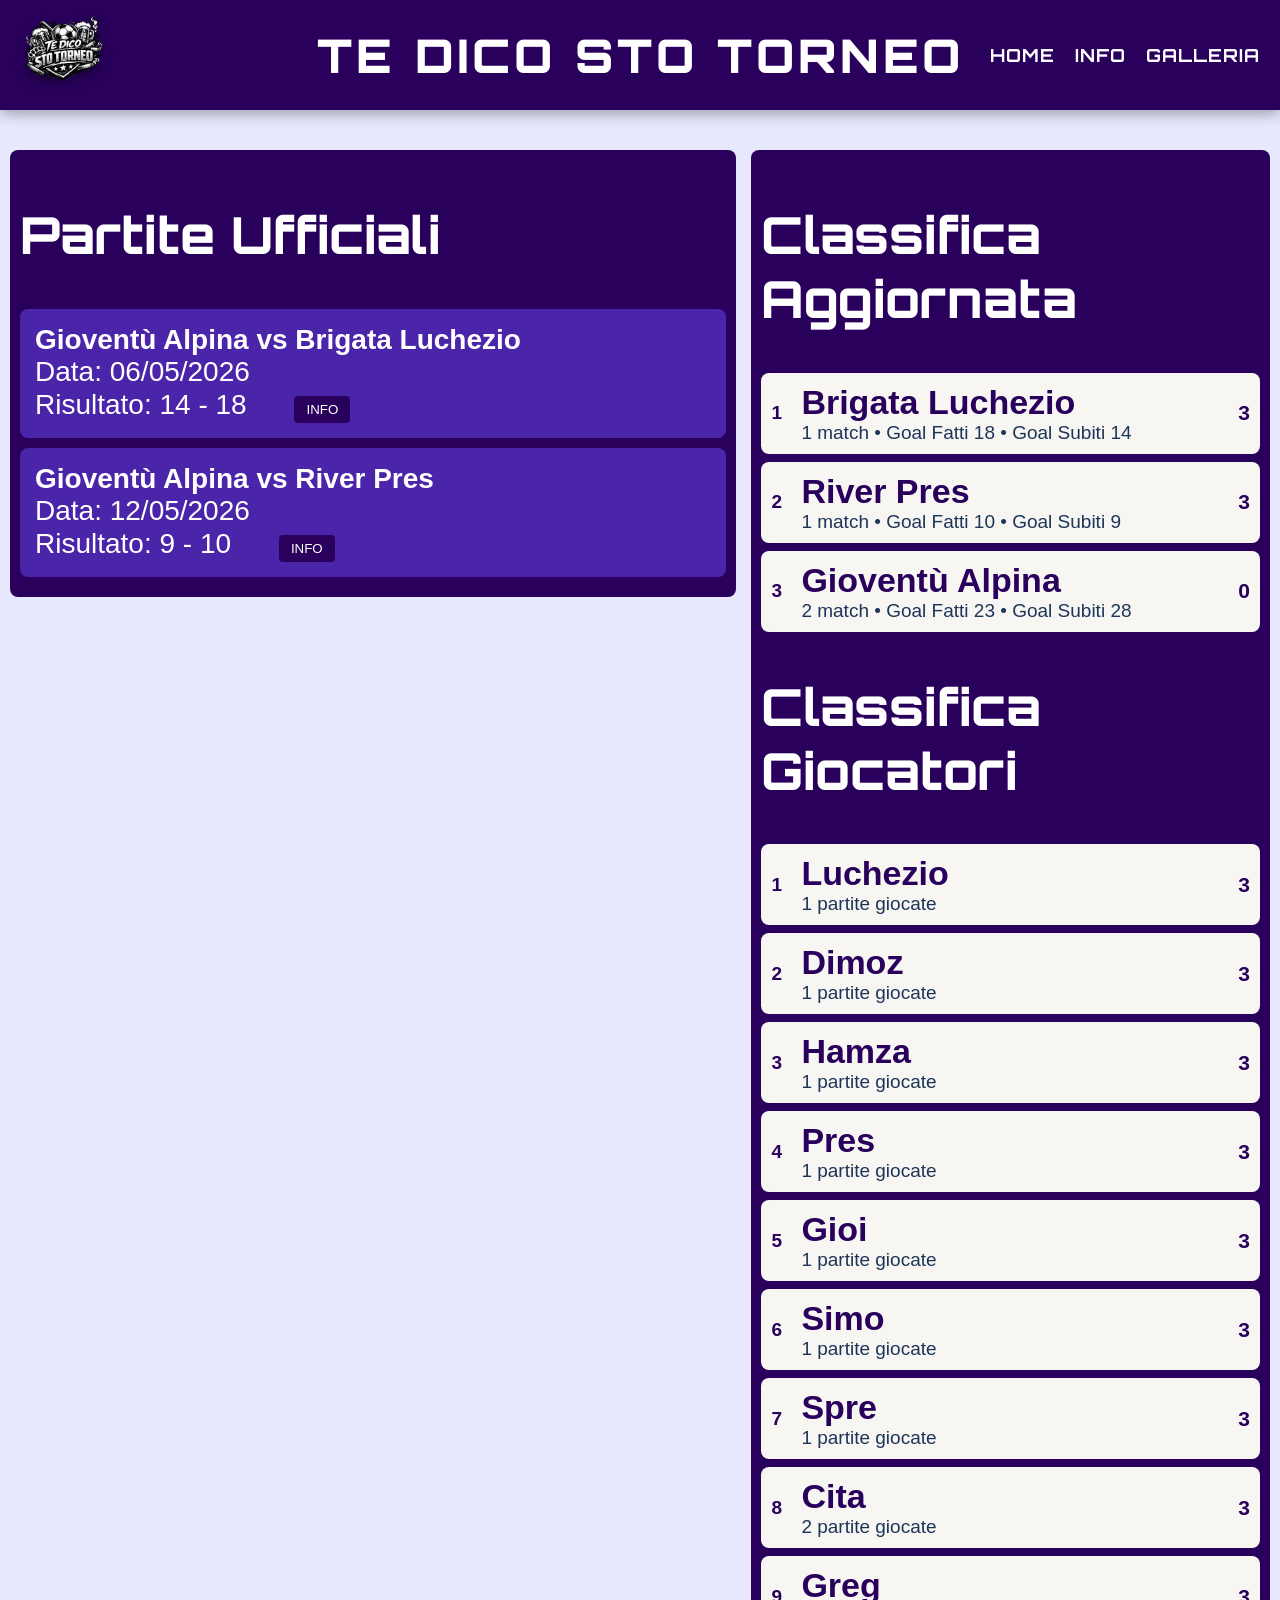
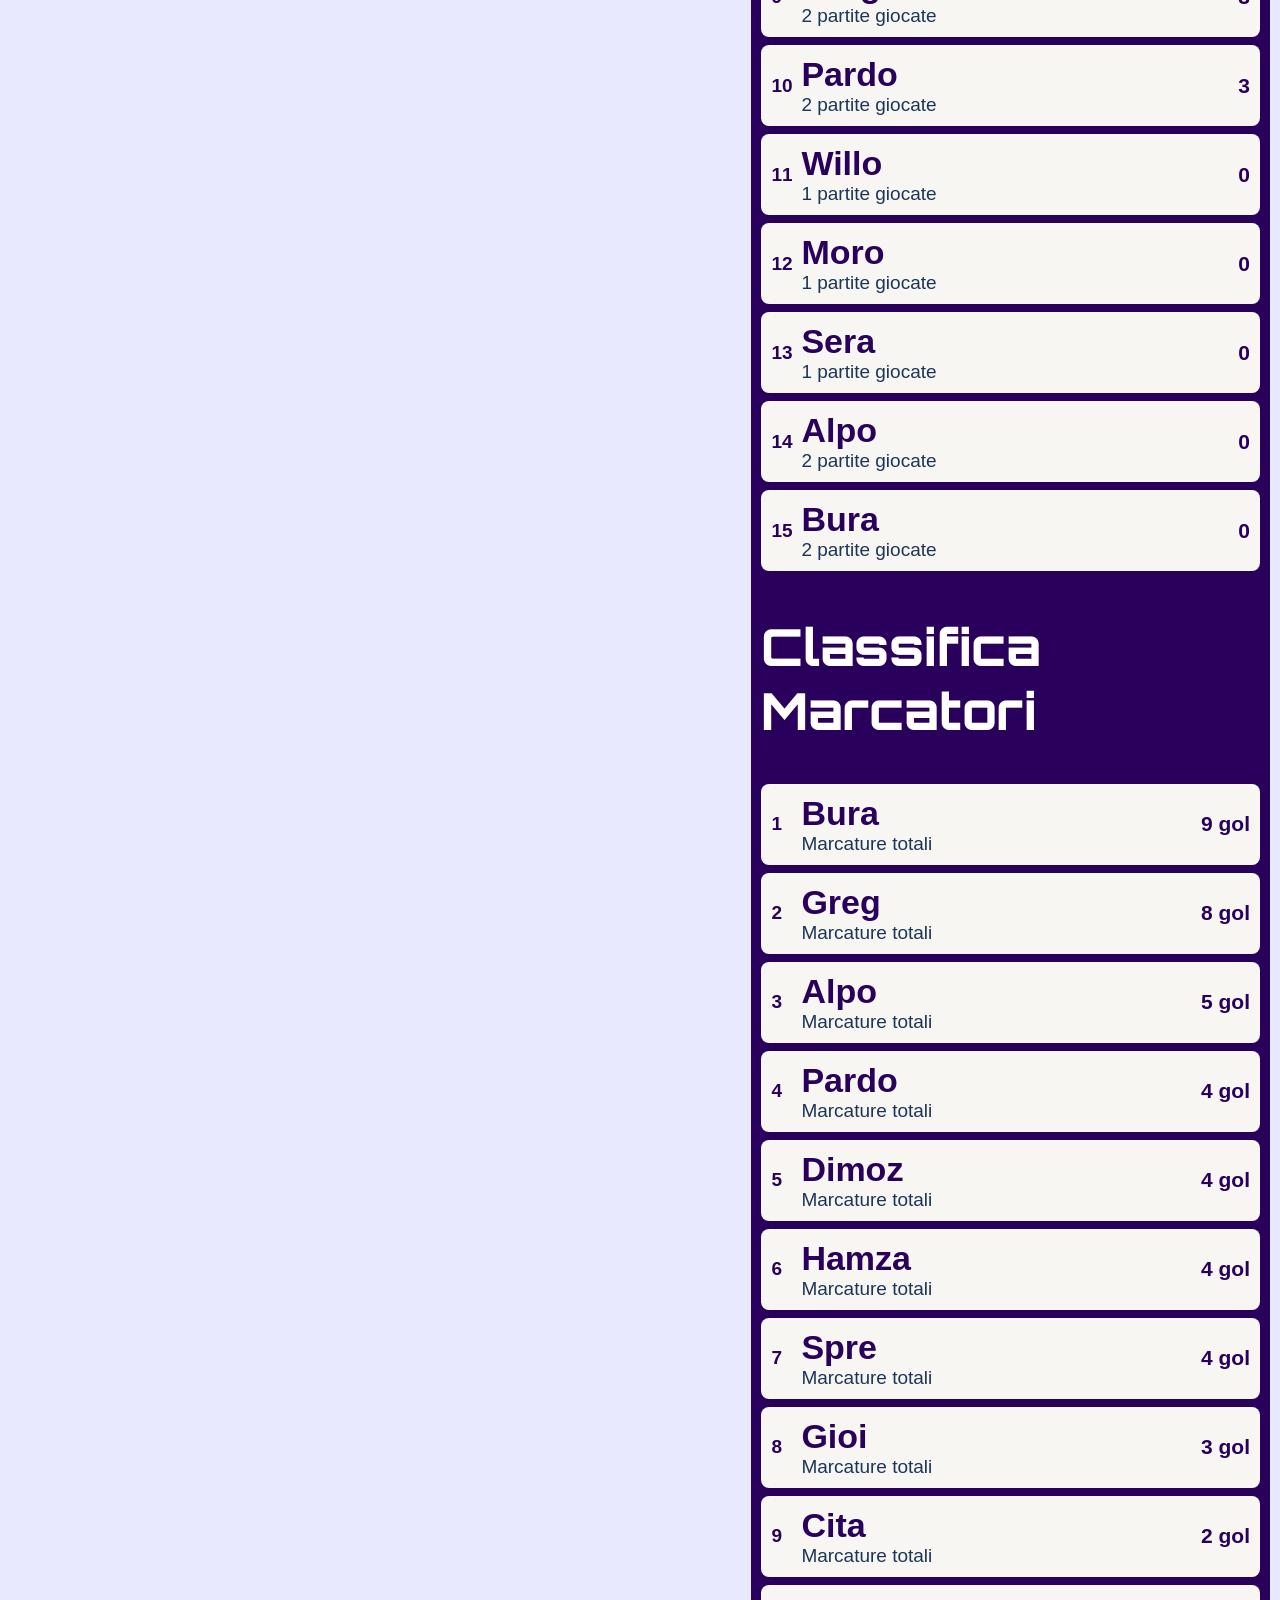
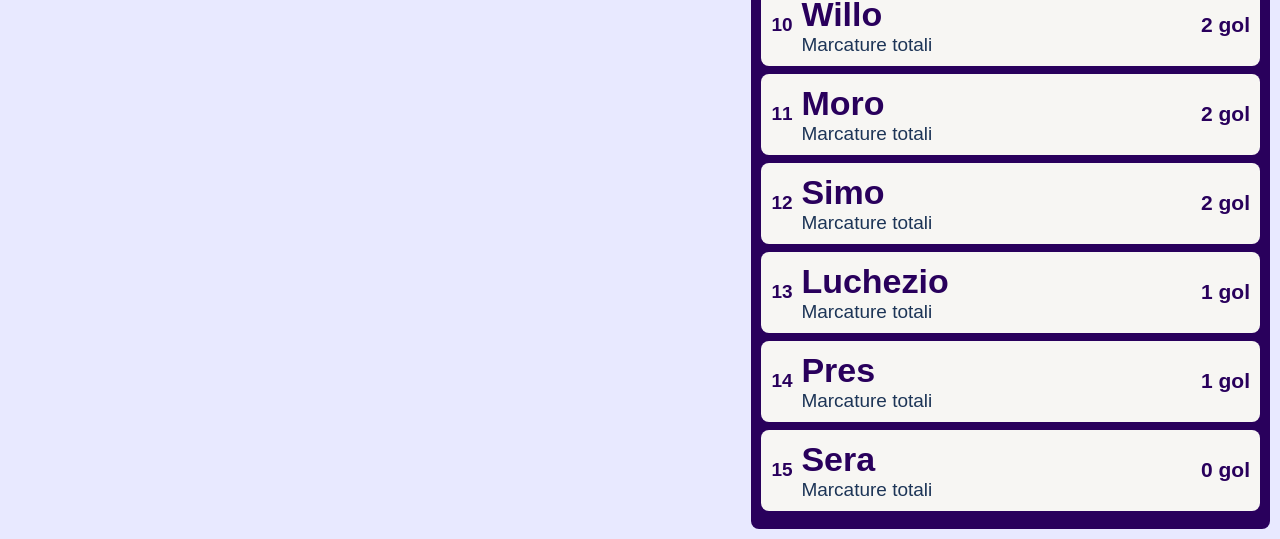
==== index.html @ bd3e90e0 "Update index.html" ====
<!DOCTYPE html>
<html lang="it">
<head>
  <meta charset="UTF-8">
  <meta name="viewport" content="width=device-width, initial-scale=1.0, maximum-scale=1.0">

  <title>TE DICO STO TORNEO</title>
  
  <!-- FONT -->
  <link href="https://fonts.googleapis.com/css2?family=Orbitron:wght@400;600;800&display=swap" rel="stylesheet">

  <!-- CSS DEL SITO -->
  <link rel="stylesheet" href="style.css">
</head>
<body>
    <header class="top-bar">
      <a href="index.html" class="logo">
        <img src="logo_torneo.png" alt="Logo Torneo">
      </a>
      <h1>TE DICO STO TORNEO</h1>
      <nav class="topbar-nav">
        <a href="index.html">HOME</a>
        <a href="info.html">INFO</a>
        <a href="galleria.html">GALLERIA</a>
      </nav>
    </header>

  <div class="page">

    <div class="matches">
      <h2>Partite Ufficiali</h2>
      <div id="matches"></div>
    </div>

    <div class="stats">
      <h2>Classifica Aggiornata</h2>
      <div id="ranking"></div>
      <h2>Classifica Giocatori</h2>
      <div id="players"></div> 
      <h2>Classifica Marcatori</h2>
      <div id="scorers"></div>
    </div>

  </div>

  <script src="script.js"></script>
</body>
</html>
---- style.css ----
html, body {
  width: 100%;
  overflow-x: hidden;
  box-sizing: border-box;
}

*, *::before, *::after {
  box-sizing: inherit;
}

body {
  font-family: Arial, sans-serif;
  margin: 0;
  padding: 0;
  background: #E8E9FF; /* VIOLA CHIARO --> SFONDO DELLA PAGINA */
  color: #000;
  -webkit-text-size-adjust: 100%;
  -webkit-overflow-scrolling: touch;
}

/* =========================
   HEADER FISSO
========================= */
.top-bar {
  position: fixed;
  top: 0;
  left: 0;
  width: 100%;
  height: 110px;

  display: flex;
  align-items: center;
  justify-content: center;

  background: #29005C; /* BLU SCURO --> SFONDO DELLA BARRA */
  backdrop-filter: blur(8px);

  z-index: 1000;
  box-shadow: 0 2px 15px rgba(0,0,0,0.4);
}

/* LOGO */
.logo {
  position: absolute;
  left: 20px;
}

.logo img {
  width: 90px;
  height: auto;
  object-fit: contain;
  filter: drop-shadow(0 5px 6px rgba(0,0,0,0.3));
}

.topbar-nav {
  position: absolute;
  right: 20px;
  display: flex;
  gap: 20px;
}

.topbar-nav a {
  color: white;
  text-decoration: none;
  font-family: 'Orbitron', sans-serif;
  font-weight: 700;
  font-size: 18px;
  letter-spacing: 1px;
}

.topbar-nav a:hover {
  color: #a8dadc;
}
/* =========================
   TITOLI
========================= */
h1 {
  margin: 0;
  text-align: center;
  color: white;
  font-family: 'Orbitron', sans-serif;
  font-weight: 900;
  font-size: 2.9rem;
  letter-spacing: 4px;
  text-transform: uppercase;
}

h2, h3 {
  font-family: 'Orbitron', sans-serif;
  font-weight: 800;
}

/* =========================
   LAYOUT PAGINA
========================= */
.page {
  display: flex;
  gap: 15px;
  align-items: flex-start;
  justify-content: center;
  margin-top: 140px;
  padding: 10px;
}

/* =========================
   PARTITE
========================= */
.matches {
  flex: 1.7;
  min-width: 280px;
  max-width: 100%;
  color: white;
  background: #29005C; /* BLU SCURO --> SFONDO SEZIONE PARTITE */
  padding: 10px;
  border-radius: 8px;
  height: fit-content;
  font-size: 34px;   /* FONT "Partite Ufficiali" */
}

.match {
  background: #4A25AA; /* BLU CHIARO --> SFONDO SEZIONE PARTITE */
  color: white;
  padding: 15px;
  margin-bottom: 10px;
  border-radius: 8px;
  font-size: 28px; /* FONT elenco partite */
}

/* =========================
   INFO BOX PARTITA
========================= */
.info-box {
  background: #4A25AA; /* BLU CHIARO --> SFONDO SEZIONE PARTITE */
  border-left: 4px solid #f1faee;
  padding: 10px;
  margin-top: 10px;
  border-radius: 6px;
  color: white;
  font-size: 21px; /* FONT interno info box partita */
}

.info-box h4 {
  margin-top: 0;
  color: #FFFFFF;
  font-family: 'Orbitron', sans-serif;
  font-weight: 800;
}

.info-box ul {
  margin: 8px 0;
  padding-left: 20px;
}

.info-box li {
  margin: 4px 0;
}

/* layout interno info */
.info-grid {
  display: flex;
  gap: 10px;
  align-items: flex-start;
}

.info-left {
  flex: 2;
   max-width: 300px; 
}
.info-right {
  flex: 1;
  border-left: 1px solid rgba(255, 255, 255, 0.3);
  padding-left: 10px;
}
/* =========================
   CLASSIFICA
========================= */
.stats {
  flex: 1.2;
  min-width: 280px;
  max-width: 100%;
  color: white;
  background: #29005C; /* BLU SCURO --> SFONDO SEZIONE PARTITE */
  padding: 10px;
  border-radius: 8px;
  font-size: 34px; /*FONT CLASSIFICA */
}

.ranking-card {
  display: flex;
  align-items: center;
  justify-content: space-between;
  color:  #29005C; /* COLORE FONT CELLE CLASSIFICA */
  padding: 10px;
  margin-bottom: 8px;

  background: #F7F6F3; /* SFONDO CELLE CLASSIFICA */
  border-radius: 8px;
}

.rank {
  width: 30px;
  font-size: 19px;
  font-weight: bold;
}

.info {
  flex: 1;
}

.team {
  font-weight: bold;
}

.sub {
  font-size: 19px;
  color: #1d3557;
}

.points {
  font-size: 21px;
  font-weight: bold;
  color: #29005C;
}

/* =========================
   BOTTONI
========================= */
button {
  margin-top: 8px;
  margin-left: 40px;
  padding: 6px 12px;

  background: #29005C; /* BLU SCURO --> SFONDO BOTTONE */
  color: white;

  border: none;
  border-radius: 4px;
  cursor: pointer;

  -webkit-appearance: none;
  appearance: none;
}

button:hover {
  background-color: #EE6A3C; /* ARANCIONE --> SFONDO BOTTONE QUANDO CI PASSO SOPRA */
}

/* =========================
REGOLAMENTO E STORIA
========================= */
.info-sections {
  display: flex;
  flex-direction: column;
  gap: 24px;
  width: 100%;
}
.storia,
.regolamento {
  min-height: 300px;
  background: #4A25AA; /* BLU CHIARO --> SFONDO SEZIONE STORIA E REGOLAMENTO */
  padding: 20px;
  border-radius: 8px;
  color: white;
  text-align: center;
}

.storia p,
.regolamento p {
  color: white;
  font-size: 1.15rem;
  line-height: 1.8;
  margin-bottom: 12px;
  text-align: left;
}

.regolamento li, 
.regolamento ol {
  text-align: left;
  padding-left: 20px;
  color: white;
  font-size: 1.15rem;
  line-height: 1.8;
}
/* =========================
   MOBILE
========================= */
@media (max-width: 768px) {

  .top-bar {
    height: 75px;
    padding: 0 10px;
    width: 100%;
    background: #29005C; /* BLU SCURO --> SFONDO DELLA BARRA */
  }

  .logo {
    position: absolute;
    left: 10px;
    top: 50%;
    transform: translateY(-50%);
  }

  .logo img {
    width: 48px;
  }

  h1 {
    font-size: 1.2rem;
    letter-spacing: 2px;
    padding-left: 70px;
    padding-right: 70px; /* era 10px, lascia spazio ai link */
  }

  .page {
    flex-direction: column;
    align-items: stretch;

    margin-top: 95px;
    padding: 10px 12px 20px;
  }

  .matches,
  .stats {
    min-width: auto;
    width: 100%;
    max-width: 100%;
  }

  .info-grid {
    flex-direction: column;
  }

  .info-right {
    width: 100%;
    margin-top: 10px;
  }

  button {
    margin: 8px 0 0 0;
  }

  .topbar-nav {
    position: absolute;
    right: 10px;
    top: 50%;
    transform: translateY(-50%);
    display: flex;
    gap: 10px;
  }
  
  .topbar-nav a {
    font-size: 11px;
    letter-spacing: 0.5px;
  }

}
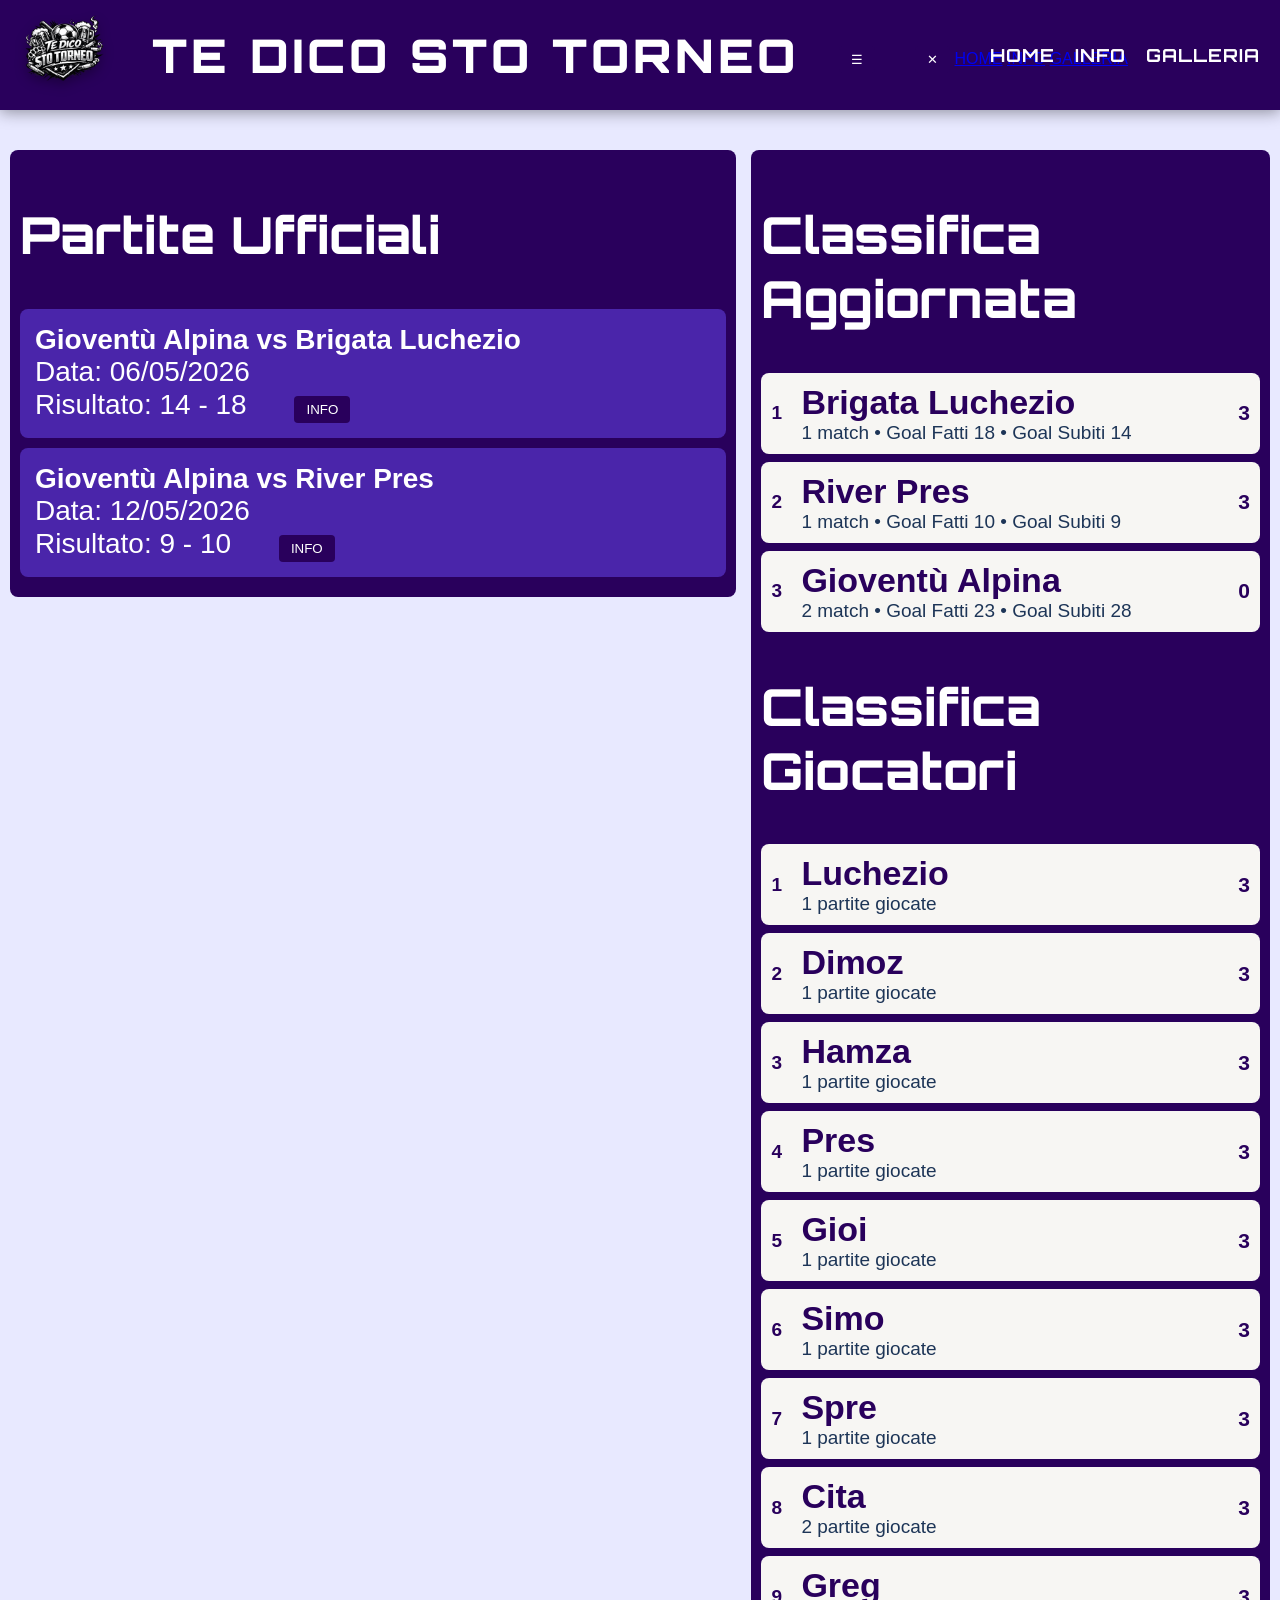
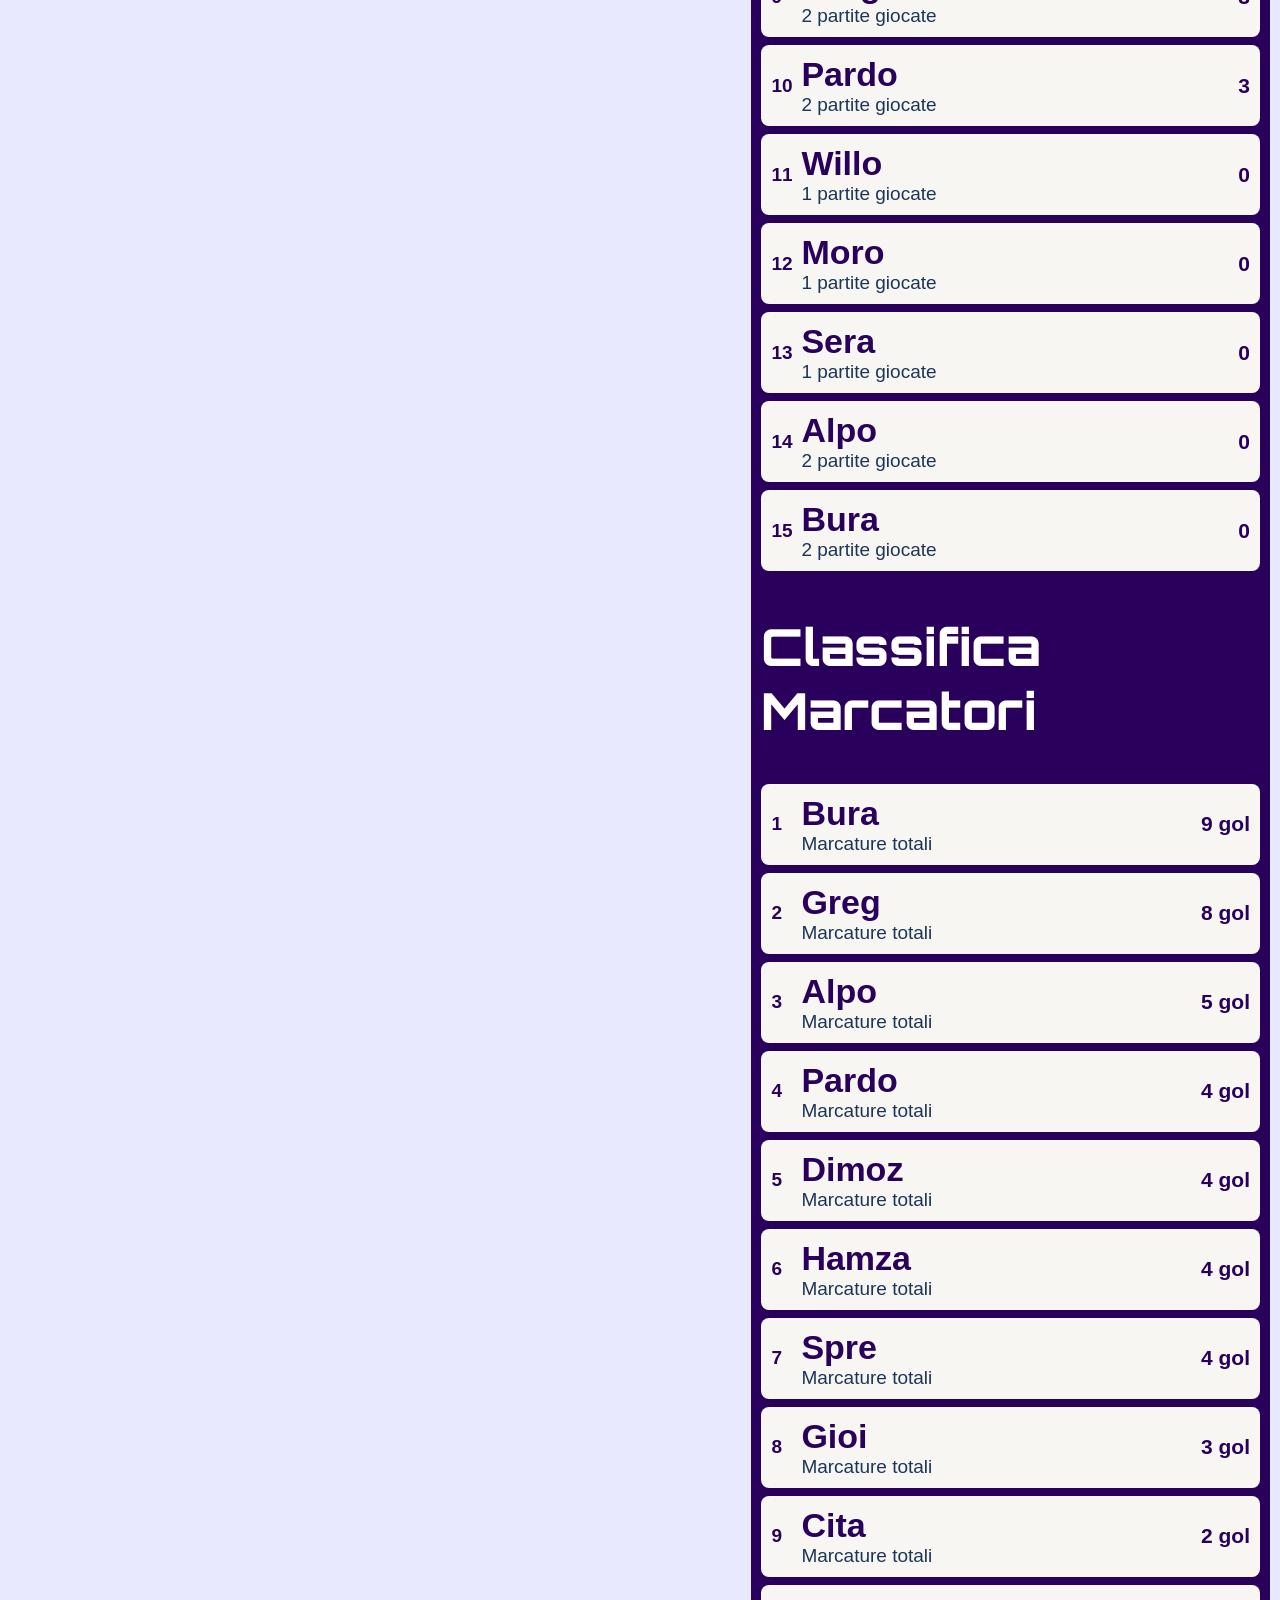
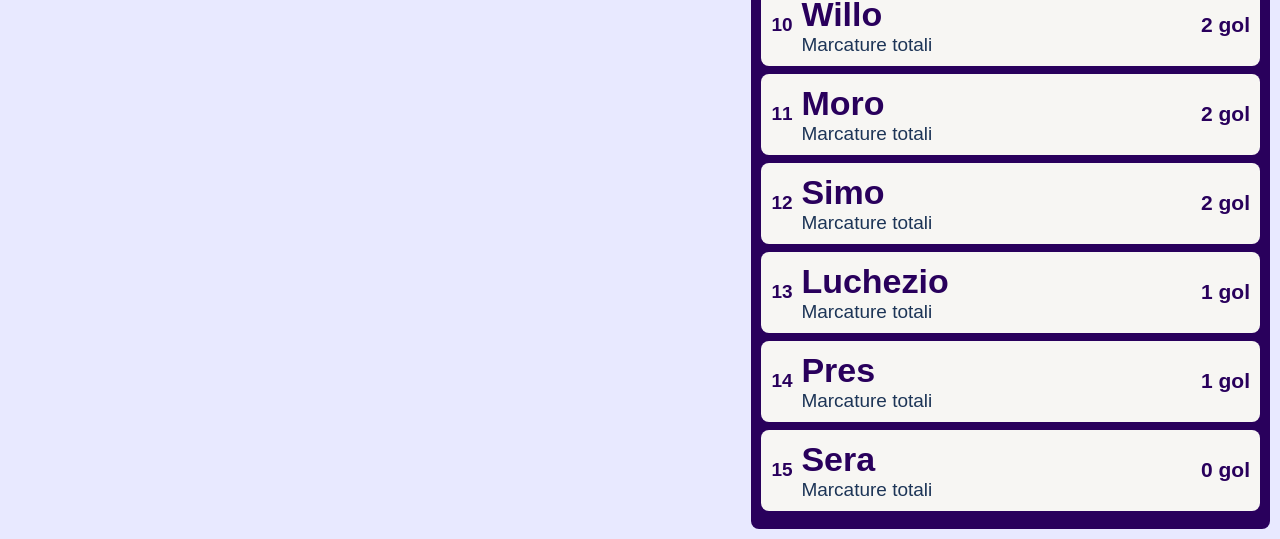
==== commit 10879c25: "Update index.html" ====
--- a/index.html
+++ b/index.html
@@ -19,10 +19,22 @@
       </a>
       <h1>TE DICO STO TORNEO</h1>
       <nav class="topbar-nav">
-        <a href="index.html">HOME</a>
-        <a href="info.html">INFO</a>
-        <a href="galleria.html">GALLERIA</a>
-      </nav>
+  <a href="index.html">HOME</a>
+  <a href="info.html">INFO</a>
+  <a href="galleria.html">GALLERIA</a>
+</nav>
+
+<!-- HAMBURGER SOLO MOBILE -->
+<button class="hamburger" id="hamburger">☰</button>
+
+<!-- MENU LATERALE -->
+<div class="sidebar" id="sidebar">
+  <button class="sidebar-close" id="sidebar-close">✕</button>
+  <a href="index.html">HOME</a>
+  <a href="info.html">INFO</a>
+  <a href="galleria.html">GALLERIA</a>
+</div>
+<div class="sidebar-overlay" id="sidebar-overlay"></div>
     </header>
 
   <div class="page">
--- a/style.css
+++ b/style.css
@@ -126,6 +126,10 @@
   font-size: 28px; /* FONT elenco partite */
 }
 
+.match:hover{
+   background-color: #EE6A3C; /* ARANCIONE --> SFONDO SEZIONE QUANDO CI PASSO SOPRA */
+}
+
 /* =========================
    INFO BOX PARTITA
 ========================= */
@@ -242,7 +246,8 @@
 }
 
 button:hover {
-  background-color: #EE6A3C; /* ARANCIONE --> SFONDO BOTTONE QUANDO CI PASSO SOPRA */
+  color: #29005C;  /* BLU SCURO--> COLORE FONT BOTTONE QUANDO CI PASSO SOPRA */
+  background-color: #F7F6F3;  /* COLORE SFONDO BOTTONE QUANDO CI PASSO SOPRA */
 }
 
 /* =========================
@@ -267,7 +272,7 @@
 .storia p,
 .regolamento p {
   color: white;
-  font-size: 1.15rem;
+  font-size: 1.95rem;
   line-height: 1.8;
   margin-bottom: 12px;
   text-align: left;
@@ -278,8 +283,52 @@
   text-align: left;
   padding-left: 20px;
   color: white;
-  font-size: 1.15rem;
   line-height: 1.8;
+  font-size: 1.9rem;
+}
+
+/* =========================
+   GALLERIA
+========================= */
+.gallery-section {
+  width: 100%;
+}
+
+.gallery-section h2 {
+  text-align: center;
+  margin-bottom: 20px;
+}
+
+.gallery-grid {
+  display: grid;
+  grid-template-columns: repeat(4, 1fr);
+  gap: 12px;
+}
+
+.gallery-item {
+  aspect-ratio: 4/3;
+  overflow: hidden;
+  border-radius: 8px;
+  background: #4A25AA;
+}
+
+.gallery-item img {
+  width: 100%;
+  height: 100%;
+  object-fit: cover;
+  display: block;
+  transition: transform 0.3s ease;
+}
+
+.gallery-item:hover img {
+  transform: scale(1.06);
+}
+
+/* mobile: 2 colonne */
+@media (max-width: 768px) {
+  .gallery-grid {
+    grid-template-columns: repeat(2, 1fr);
+  }
 }
 /* =========================
    MOBILE
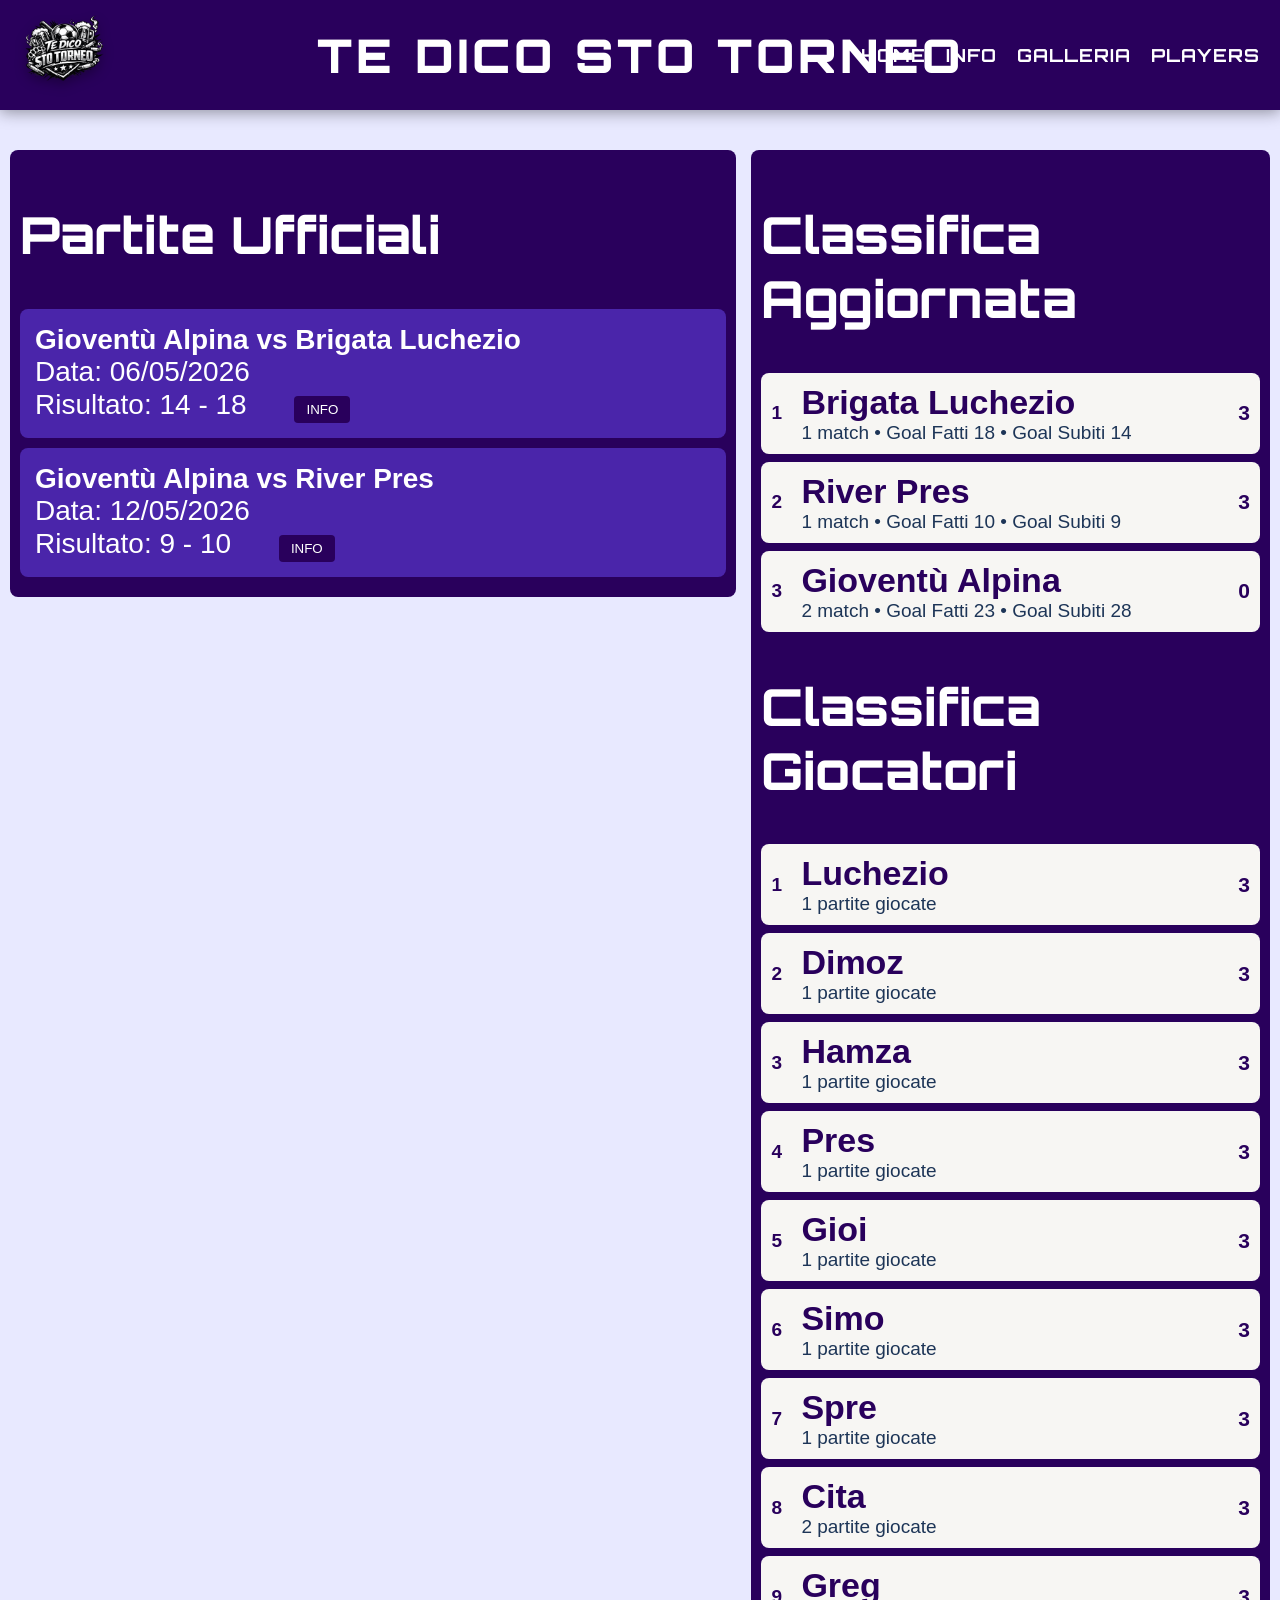
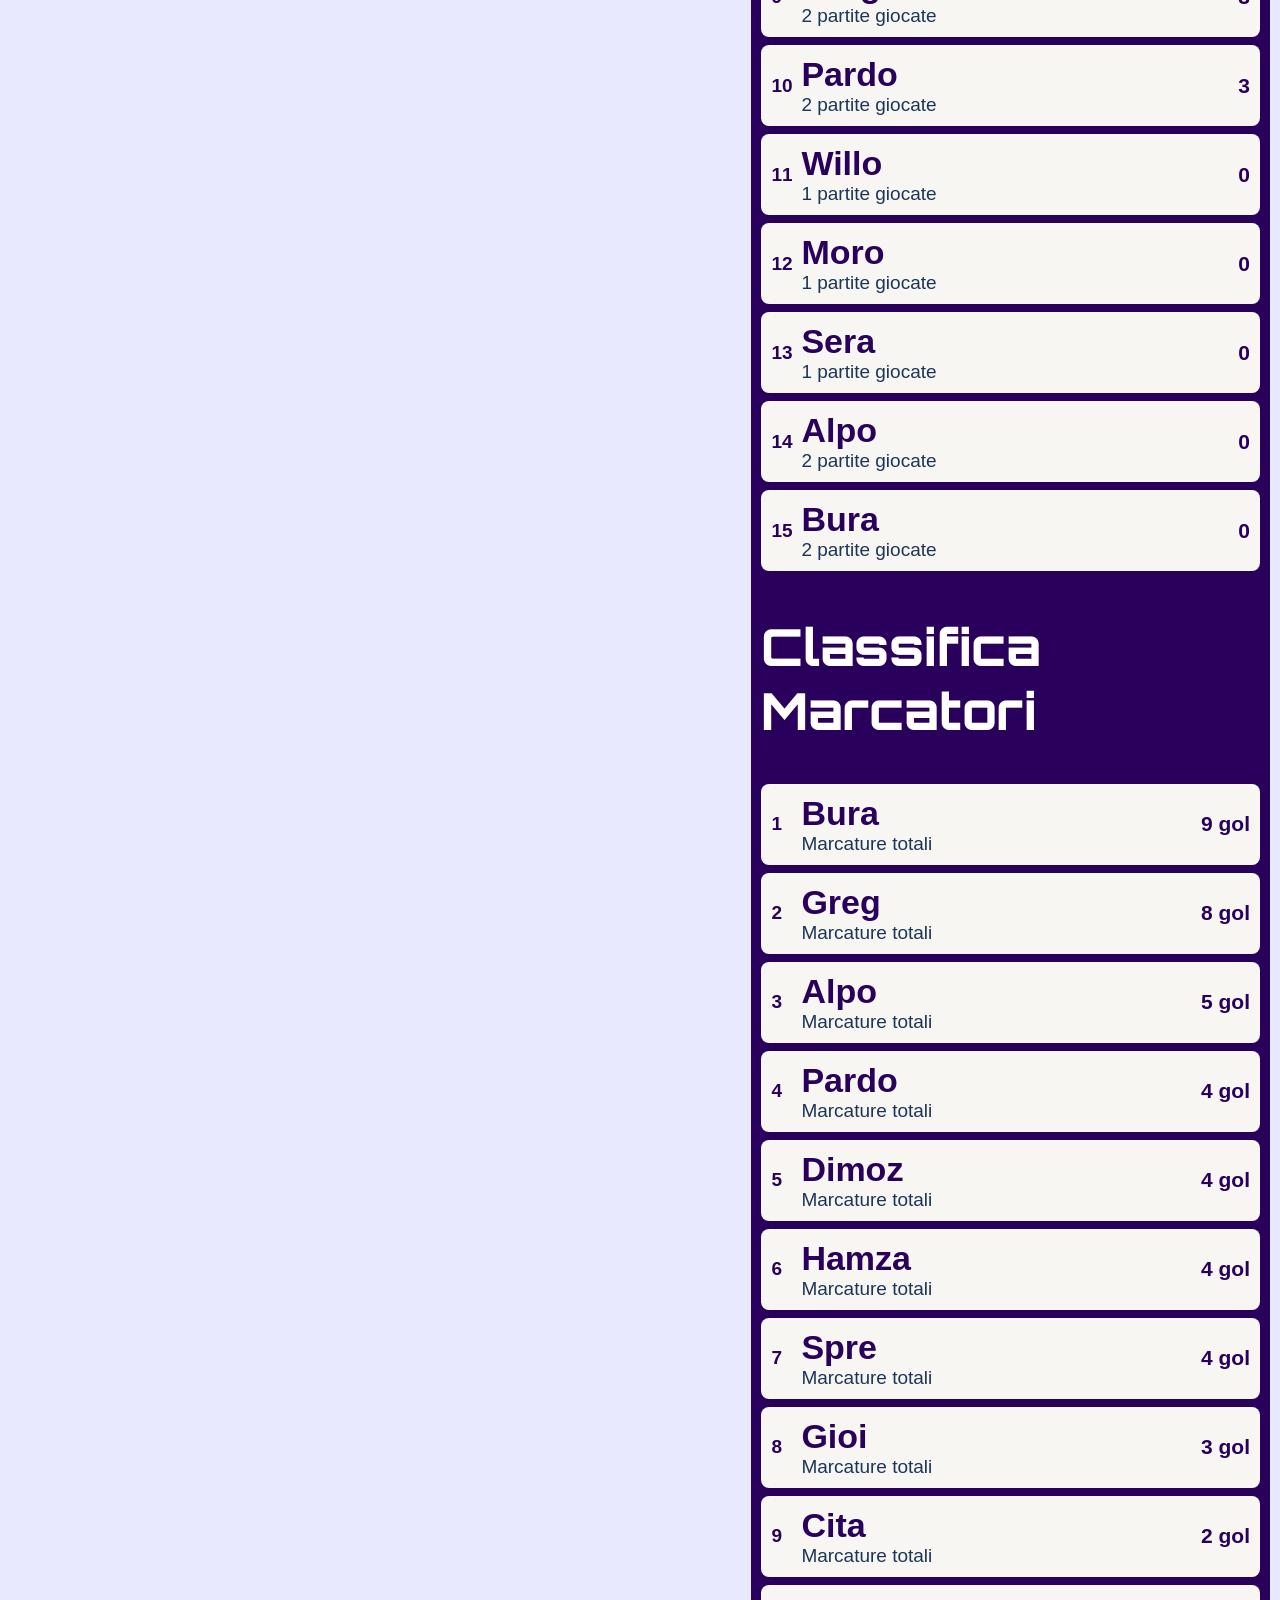
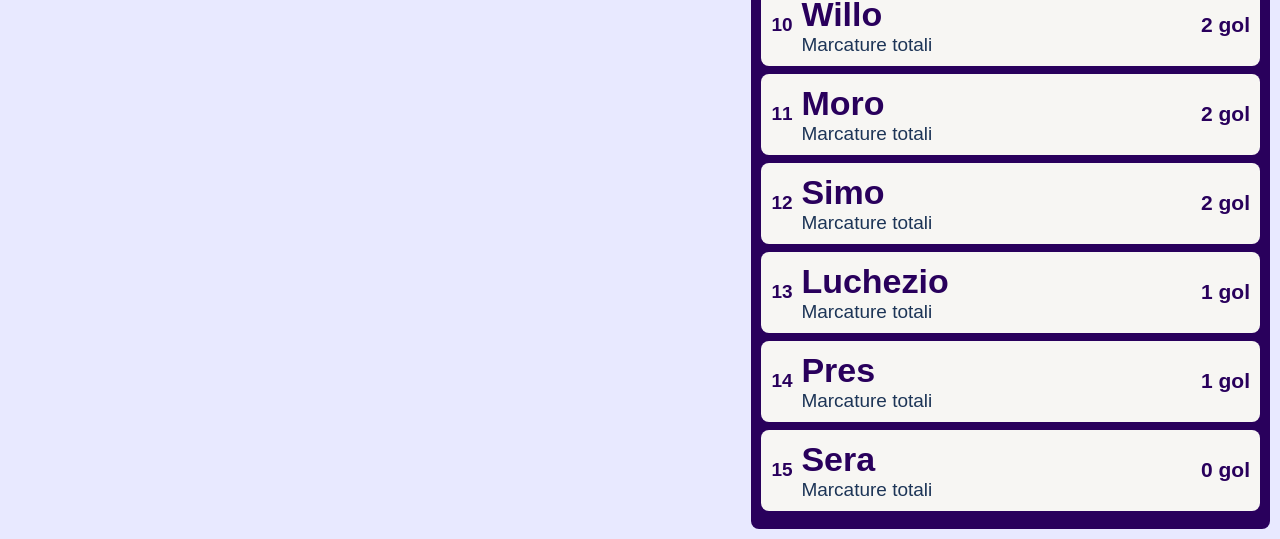
==== commit 77e240d8: "Update index.html" ====
--- a/index.html
+++ b/index.html
@@ -22,6 +22,7 @@
   <a href="index.html">HOME</a>
   <a href="info.html">INFO</a>
   <a href="galleria.html">GALLERIA</a>
+  <a href="players.html">PLAYERS</a>
 </nav>
 
 <!-- HAMBURGER SOLO MOBILE -->
--- a/style.css
+++ b/style.css
@@ -17,7 +17,9 @@
   -webkit-text-size-adjust: 100%;
   -webkit-overflow-scrolling: touch;
 }
-
+.hamburger {
+  display: none; /* nascosto di default */
+}
 /* =========================
    HEADER FISSO
 ========================= */
@@ -259,6 +261,10 @@
   gap: 24px;
   width: 100%;
 }
+.info-sections h2 {
+  font-size: 2.15rem;
+}
+
 .storia,
 .regolamento {
   min-height: 300px;
@@ -323,83 +329,182 @@
 .gallery-item:hover img {
   transform: scale(1.06);
 }
-
-/* mobile: 2 colonne */
+/* =========================
+   LIGHTBOX
+========================= */
+.lightbox {
+  display: none;
+  position: fixed;
+  inset: 0;
+  background: rgba(0,0,0,0.9);
+  z-index: 3000;
+  justify-content: center;
+  align-items: center;
+}
+
+.lightbox.active {
+  display: flex;
+}
+
+.lightbox img {
+  max-width: 90%;
+  max-height: 90vh;
+  border-radius: 8px;
+  object-fit: contain;
+}
+
+.lightbox-close {
+  position: absolute;
+  top: 20px;
+  right: 25px;
+  color: white;
+  font-size: 2rem;
+  cursor: pointer;
+  background: none;
+  border: none;
+  padding: 0;
+  margin: 0;
+  line-height: 1;
+}
+.lightbox img {
+  max-width: 90%;
+  max-height: 90vh;
+  border-radius: 8px;
+  object-fit: contain;
+  transition: transform 0.1s ease;
+}
+/* =========================
+   HAMBURGER
+========================= */
+.hamburger {
+  display: none;
+  background: none;
+  border: none;
+  color: white;
+  font-size: 1.8rem;
+  cursor: pointer;
+  position: absolute;
+  right: 15px;
+  top: 50%;
+  transform: translateY(-50%);
+  margin: 0;
+  padding: 0;
+}
+
+/* =========================
+  SIDEBAR
+========================= */
+.sidebar {
+  position: fixed;
+  top: 0;
+  right: -250px;
+  width: 250px;
+  height: 100vh; /* ← cambia da 100% a 100vh */
+  background: #29005C;
+  z-index: 2000;
+  display: flex;
+  flex-direction: column;
+  padding: 60px 20px 20px;
+  gap: 20px;
+  transition: right 0.3s ease;
+}
+
+.sidebar a {
+  color: white;
+  text-decoration: none;
+  font-family: 'Orbitron', sans-serif;
+  font-weight: 700;
+  font-size: 1.1rem;
+  letter-spacing: 1px;
+}
+
+.sidebar a:hover {
+  color: #a8dadc;
+}
+
+.sidebar-close {
+  position: absolute;
+  top: 15px;
+  right: 15px;
+  background: none;
+  border: none;
+  color: white;
+  font-size: 1.5rem;
+  cursor: pointer;
+  margin: 0;
+  padding: 0;
+}
+
+.sidebar-overlay {
+  display: none;
+  position: fixed;
+  inset: 0;
+  background: rgba(0,0,0,0.5);
+  z-index: 1999;
+}
+
+.sidebar-overlay.active {
+  display: block;
+}
+
+.sidebar.active {
+  right: 0;
+}
+
+/* =========================
+   MOBILE
+========================= */
 @media (max-width: 768px) {
-  .gallery-grid {
-    grid-template-columns: repeat(2, 1fr);
-  }
-}
-/* =========================
-   MOBILE
-========================= */
-@media (max-width: 768px) {
-
+  .topbar-nav {
+    display: none;
+  }
+  .hamburger {
+    display: block;
+  }
   .top-bar {
     height: 75px;
     padding: 0 10px;
     width: 100%;
-    background: #29005C; /* BLU SCURO --> SFONDO DELLA BARRA */
-  }
-
+    background: #29005C;
+  }
   .logo {
     position: absolute;
     left: 10px;
     top: 50%;
     transform: translateY(-50%);
   }
-
   .logo img {
     width: 48px;
   }
-
   h1 {
     font-size: 1.2rem;
     letter-spacing: 2px;
     padding-left: 70px;
-    padding-right: 70px; /* era 10px, lascia spazio ai link */
-  }
-
+    padding-right: 70px;
+  }
   .page {
     flex-direction: column;
     align-items: stretch;
-
     margin-top: 95px;
     padding: 10px 12px 20px;
   }
-
   .matches,
   .stats {
     min-width: auto;
     width: 100%;
     max-width: 100%;
   }
-
   .info-grid {
     flex-direction: column;
   }
-
   .info-right {
     width: 100%;
     margin-top: 10px;
   }
-
   button {
     margin: 8px 0 0 0;
   }
-
-  .topbar-nav {
-    position: absolute;
-    right: 10px;
-    top: 50%;
-    transform: translateY(-50%);
-    display: flex;
-    gap: 10px;
-  }
-  
-  .topbar-nav a {
-    font-size: 11px;
-    letter-spacing: 0.5px;
-  }
-
-}
+  .gallery-grid {
+    grid-template-columns: repeat(2, 1fr);
+  }
+}
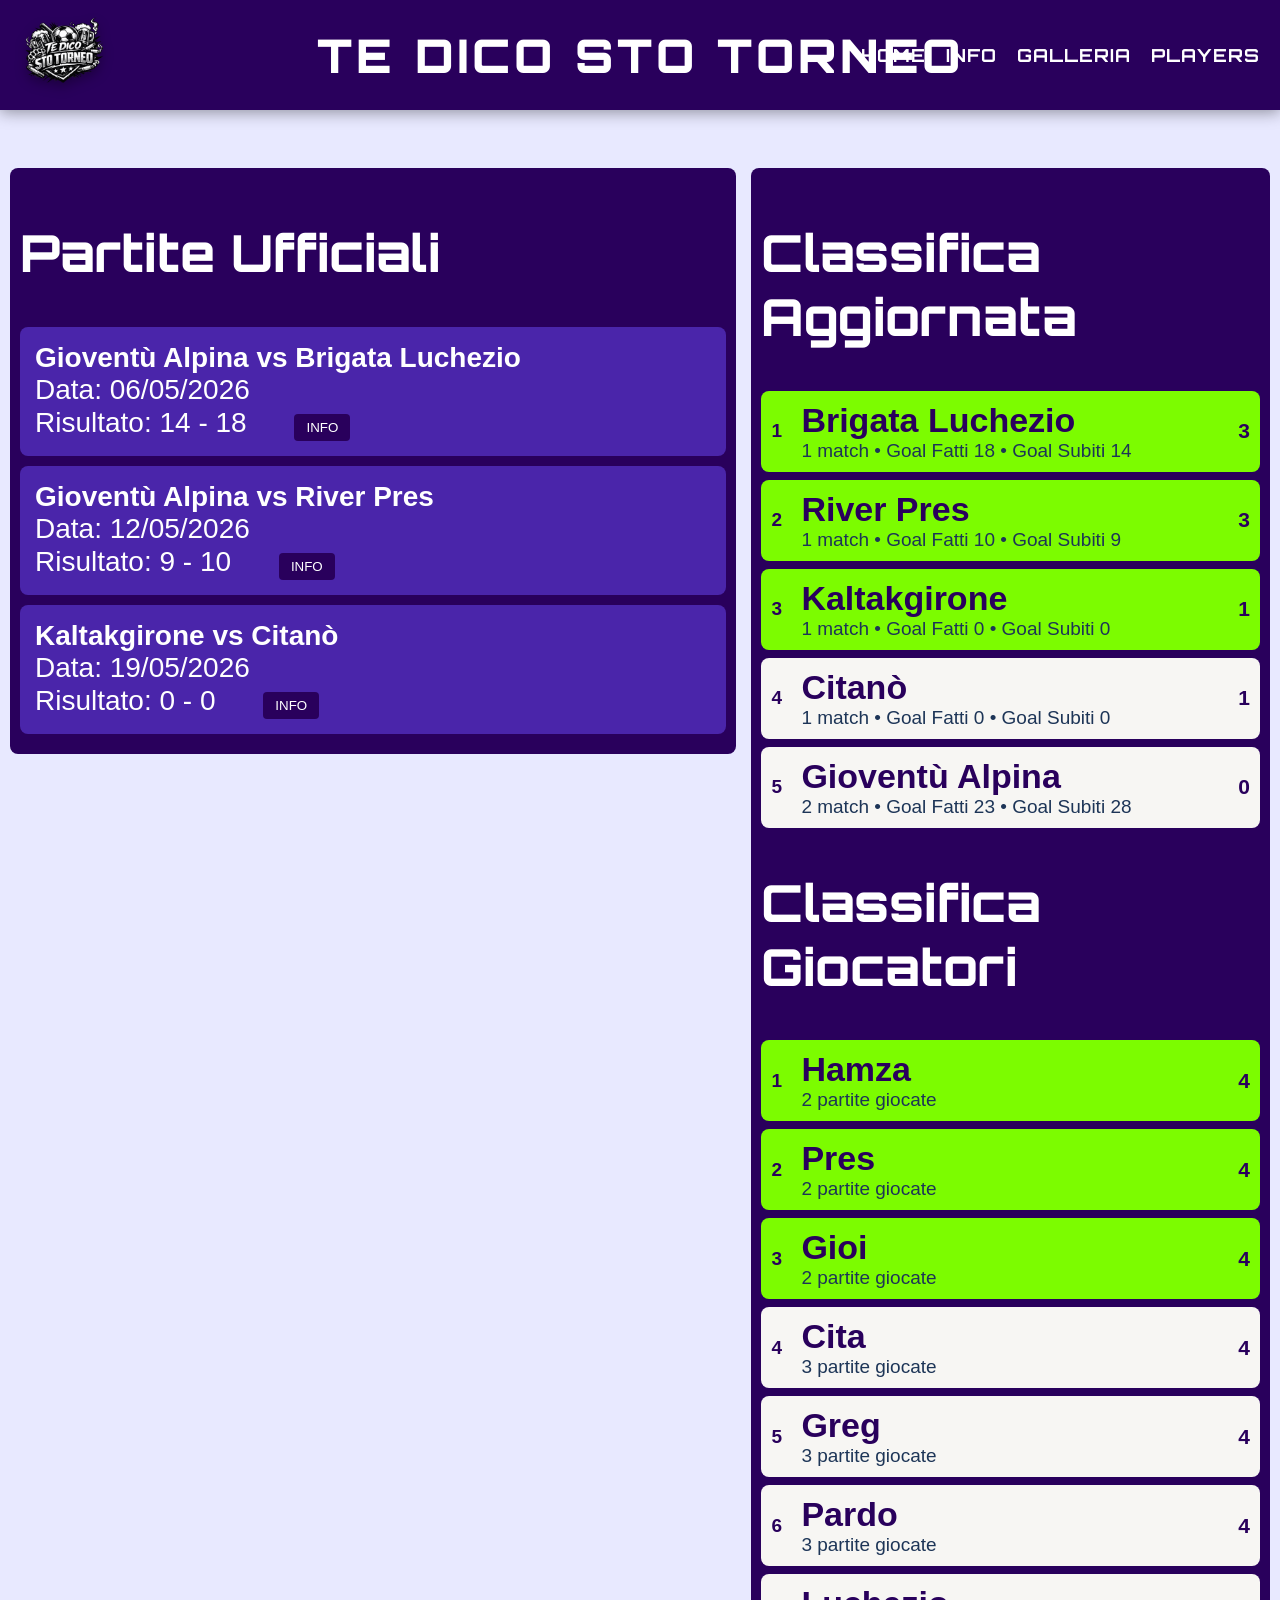
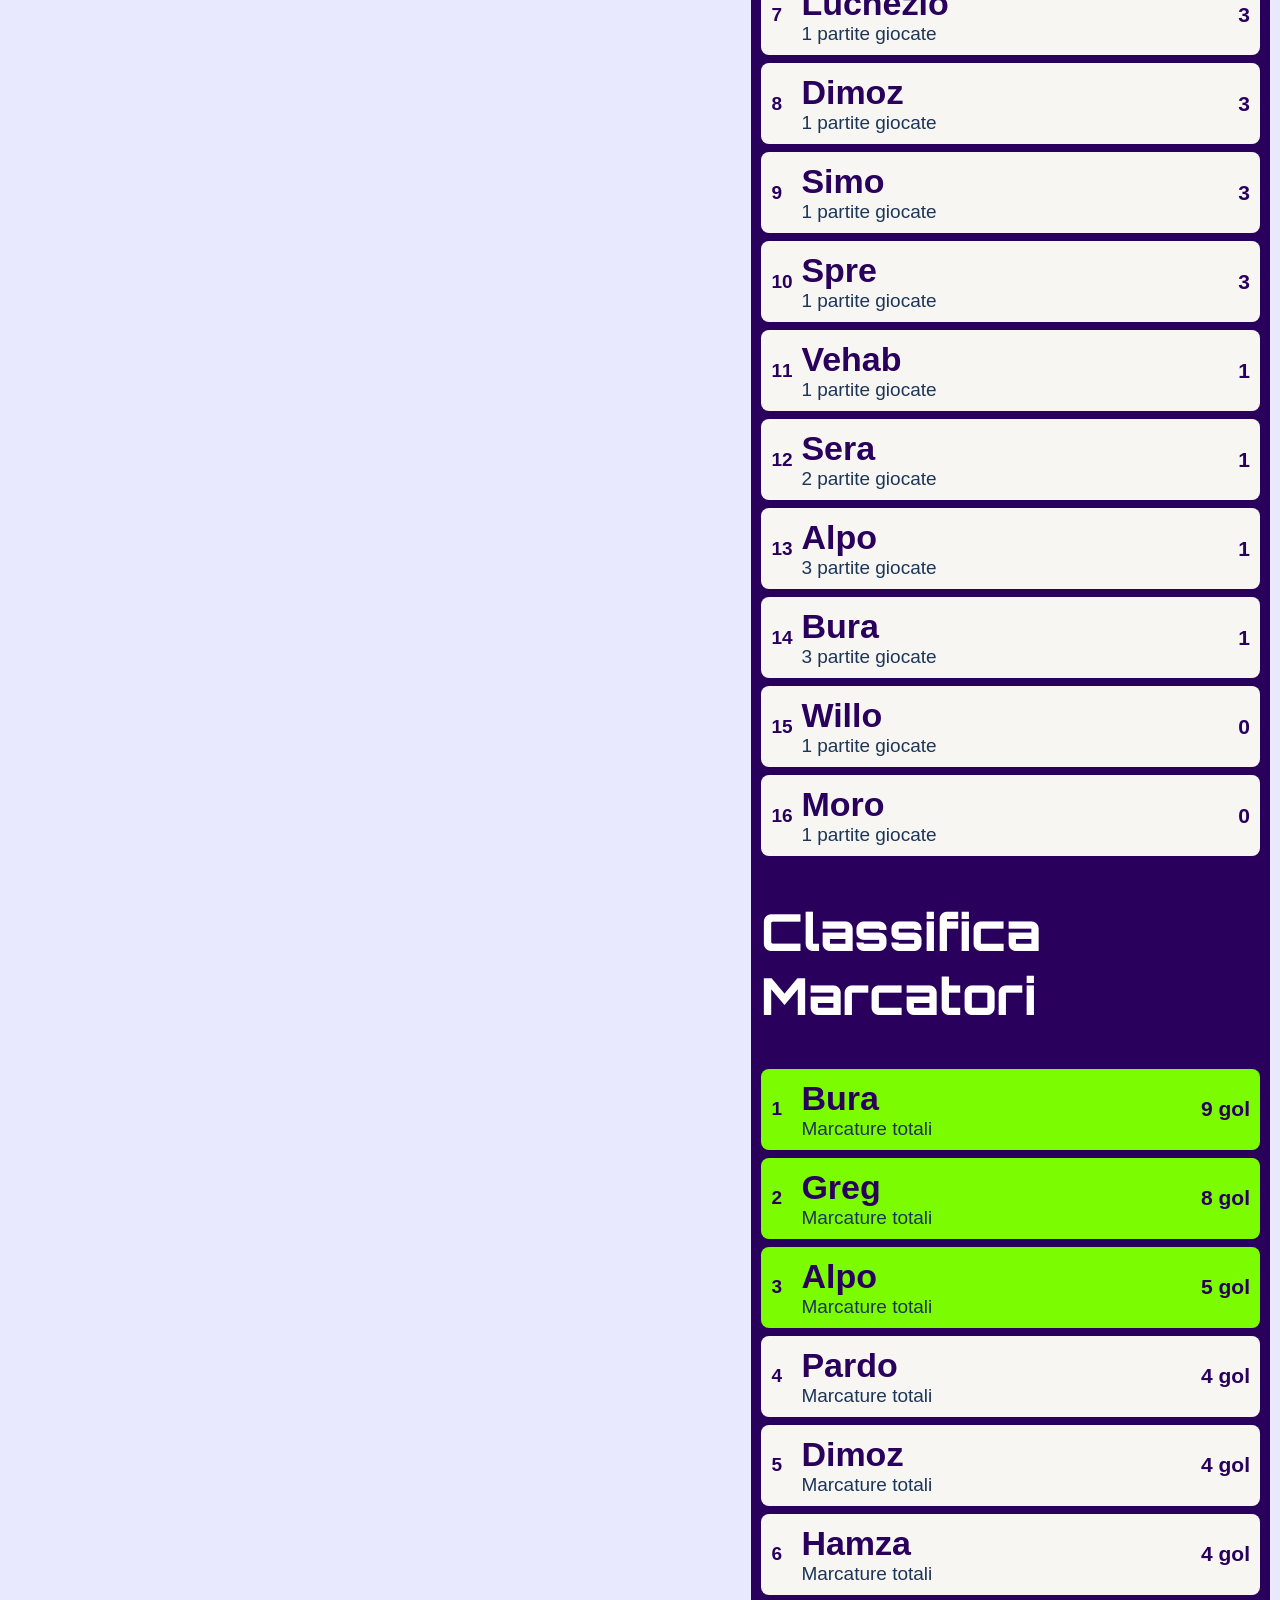
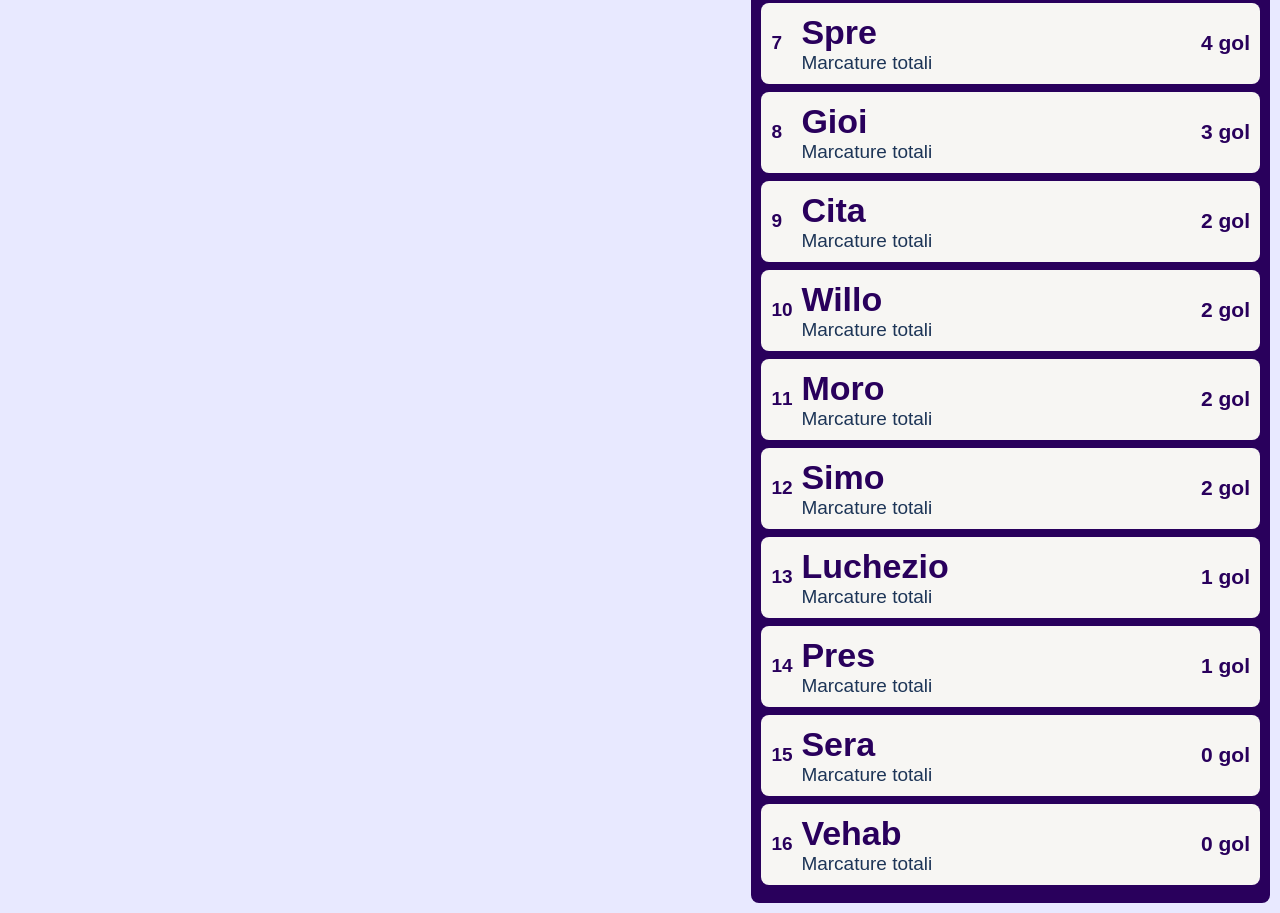
==== commit 6bf09c84: "Update index.html" ====
--- a/index.html
+++ b/index.html
@@ -1,14 +1,12 @@
-<!DOCTYPE html>
+file: index.html <!DOCTYPE html>
 <html lang="it">
 <head>
   <meta charset="UTF-8">
   <meta name="viewport" content="width=device-width, initial-scale=1.0, maximum-scale=1.0">
-
   <title>TE DICO STO TORNEO</title>
   
   <!-- FONT -->
   <link href="https://fonts.googleapis.com/css2?family=Orbitron:wght@400;600;800&display=swap" rel="stylesheet">
-
   <!-- CSS DEL SITO -->
   <link rel="stylesheet" href="style.css">
 </head>
@@ -19,32 +17,28 @@
       </a>
       <h1>TE DICO STO TORNEO</h1>
       <nav class="topbar-nav">
-  <a href="index.html">HOME</a>
-  <a href="info.html">INFO</a>
-  <a href="galleria.html">GALLERIA</a>
-  <a href="players.html">PLAYERS</a>
-</nav>
-
+            <a href="index.html">HOME</a>
+            <a href="info.html">INFO</a>
+            <a href="galleria.html">GALLERIA</a>
+            <a href="players.html">PLAYERS</a>
+      </nav>
 <!-- HAMBURGER SOLO MOBILE -->
 <button class="hamburger" id="hamburger">☰</button>
-
 <!-- MENU LATERALE -->
 <div class="sidebar" id="sidebar">
   <button class="sidebar-close" id="sidebar-close">✕</button>
   <a href="index.html">HOME</a>
   <a href="info.html">INFO</a>
   <a href="galleria.html">GALLERIA</a>
+  <a href="players.html">PLAYERS</a>
 </div>
 <div class="sidebar-overlay" id="sidebar-overlay"></div>
     </header>
-
   <div class="page">
-
     <div class="matches">
       <h2>Partite Ufficiali</h2>
       <div id="matches"></div>
     </div>
-
     <div class="stats">
       <h2>Classifica Aggiornata</h2>
       <div id="ranking"></div>
@@ -53,9 +47,7 @@
       <h2>Classifica Marcatori</h2>
       <div id="scorers"></div>
     </div>
-
   </div>
-
   <script src="script.js"></script>
 </body>
 </html>
--- a/style.css
+++ b/style.css
@@ -189,6 +189,7 @@
   padding: 10px;
   border-radius: 8px;
   font-size: 34px; /*FONT CLASSIFICA */
+  overflow: visible;
 }
 
 .ranking-card {
@@ -198,9 +199,13 @@
   color:  #29005C; /* COLORE FONT CELLE CLASSIFICA */
   padding: 10px;
   margin-bottom: 8px;
+  overflow: visible;
 
   background: #F7F6F3; /* SFONDO CELLE CLASSIFICA */
   border-radius: 8px;
+}
+.ranking-card.top-three {
+  background-color: #7CFC00	;
 }
 
 .rank {
@@ -450,7 +455,129 @@
 .sidebar.active {
   right: 0;
 }
-
+/* =========================
+   PLAYERS CARDS
+========================= */
+.players-grid {  /* è il contenitore di tutte le card. repeat(4, 1fr) significa 3 colonne di uguale larghezza. gap è lo spazio tra le card. */
+  display: grid;
+  grid-template-columns: repeat(4, 1fr);
+  gap: 20px;
+  width: 100%;
+}
+
+.player-card { /* è la singola card del giocatore. overflow: hidden serve per far sì che la foto non esca fuori dai bordi arrotondati (border-radius: 8px). */
+  background: #4A25AA;
+  border-radius: 8px;
+  overflow: hidden;
+  color: white;
+}
+
+.player-card img { /* è la foto del giocatore. aspect-ratio: 1/1 la rende quadrata. object-fit: cover fa sì che la foto riempia lo spazio senza deformarsi. */
+  width: 100%;
+  aspect-ratio: 3/4; /* verticale invece di quadrato */
+  object-fit: cover;
+  display: block;
+}
+
+.player-info { /* è il riquadro testo sotto la foto. padding: 15px è lo spazio interno tra il testo e i bordi della card. */
+  padding: 15px;
+}
+
+.player-info h3 { /* nome del giocatore */
+  font-family: 'Orbitron', sans-serif;
+  font-size: 1.1rem;
+  margin: 0 0 6px;
+}
+
+.player-meta { /* riga con età e ruolo. colore viola */
+  font-size: 1rem;
+  color: #c9b8ff;
+  margin: 0 0 10px;
+}
+
+.player-desc { /* descrizione del giocaotre */
+  font-size: 1rem;
+  line-height: 1.5;
+  margin: 0 0 12px;
+}
+
+.player-tags { /* è il contenitore dei tag carattestistiche */
+  display: flex;
+  flex-wrap: wrap;
+  gap: 6px;
+  margin-bottom: 10px;
+}
+
+.tag { /* è il singolo tag (es: veloce). forma a pillola grazie a border-radius */
+  background: #29005C;
+  color: white;
+  font-size: 1rem;
+  padding: 3px 10px;
+  border-radius: 20px;
+  font-family: 'Orbitron', sans-serif;
+}
+
+.player-qualita { /* è la riga della qualità principale evidenziata in giallo */
+  font-size: 1rem;
+  color: #e8ff00;
+  margin: 0;
+  font-weight: bold;
+}
+/* =========================
+   TOOLTIP CLASSIFICA GIOCATORI
+========================= */
+#players .ranking-card {
+  position: relative;
+}
+
+#players .ranking-card .tooltip {
+  display: none;
+  position: absolute;
+  right: 105%;
+  left: auto;
+  top: 50%;
+  transform: translateY(-50%);
+  background: #29005C;
+  color: white;
+  border: 1px solid #4A25AA;
+  border-radius: 8px;
+  padding: 10px 14px;
+  min-width: 210px;
+  z-index: 100;
+  font-size: 14px;
+  line-height: 1.6;
+  pointer-events: none;
+}
+
+#players .ranking-card:hover .tooltip {
+  display: block;
+}
+
+#players .ranking-card .tooltip .t-nome {
+  font-family: 'Orbitron', sans-serif;
+  font-weight: 800;
+  font-size: 13px;
+  margin-bottom: 6px;
+}
+
+#players .ranking-card .tooltip .t-row {
+  font-size: 13px;
+  margin-bottom: 3px;
+  color: #c9b8ff;
+}
+
+#players .ranking-card .tooltip .t-row span {
+  color: white;
+}
+
+#players .ranking-card .tooltip .t-desc {
+  font-size: 12px;
+  color: #c9b8ff;
+  margin-top: 8px;
+  padding-top: 8px;
+  border-top: 1px solid #4A25AA;
+  line-height: 1.5;
+}
 /* =========================
    MOBILE
 ========================= */
@@ -507,4 +634,7 @@
   .gallery-grid {
     grid-template-columns: repeat(2, 1fr);
   }
-}
+   .players-grid {
+    grid-template-columns: repeat(2, 1fr);
+  }
+}
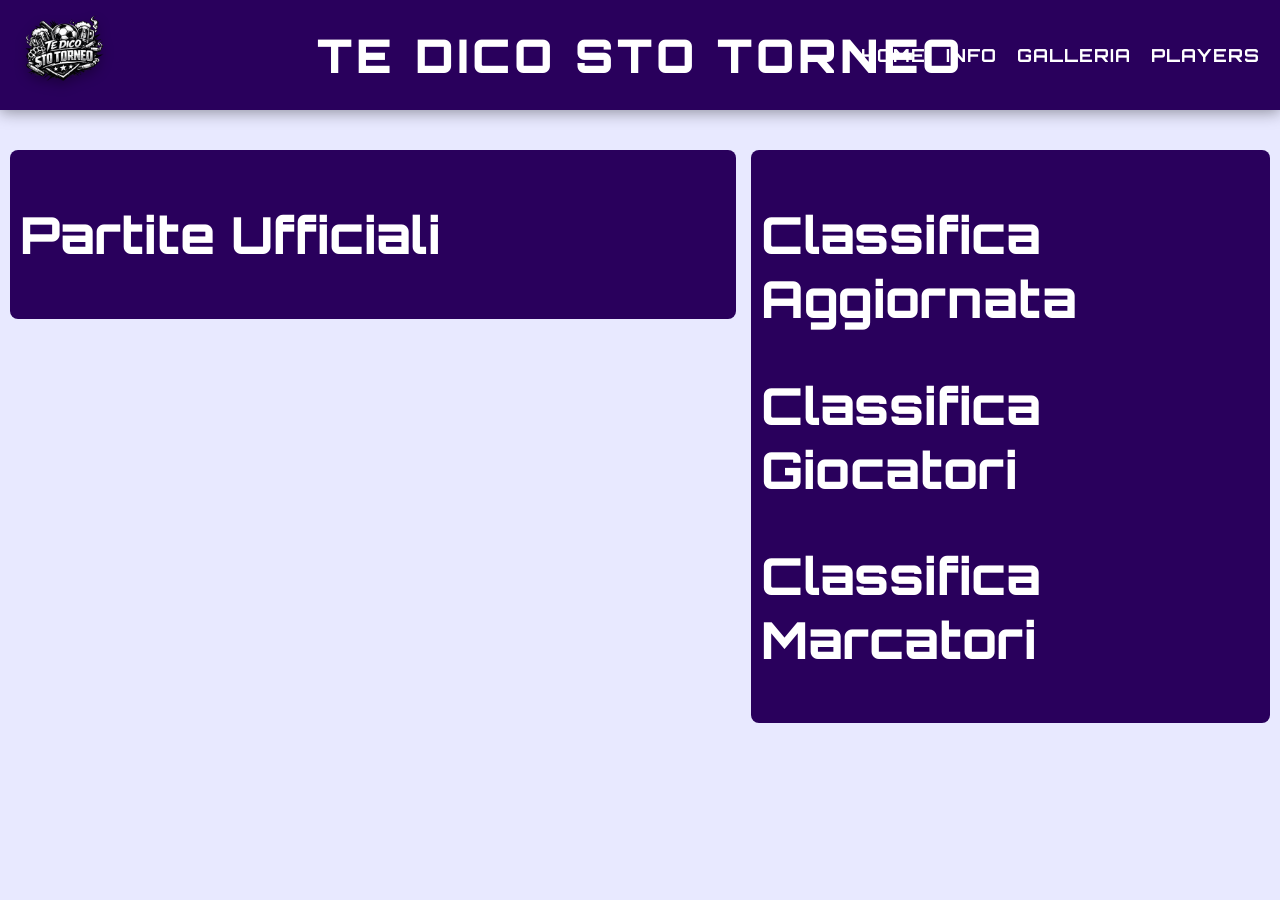
==== commit 2a1b2f86: "Update index.html" ====
--- a/index.html
+++ b/index.html
@@ -1,4 +1,4 @@
-file: index.html <!DOCTYPE html>
+<!DOCTYPE html>
 <html lang="it">
 <head>
   <meta charset="UTF-8">
--- a/style.css
+++ b/style.css
@@ -189,7 +189,6 @@
   padding: 10px;
   border-radius: 8px;
   font-size: 34px; /*FONT CLASSIFICA */
-  overflow: visible;
 }
 
 .ranking-card {
@@ -199,7 +198,6 @@
   color:  #29005C; /* COLORE FONT CELLE CLASSIFICA */
   padding: 10px;
   margin-bottom: 8px;
-  overflow: visible;
 
   background: #F7F6F3; /* SFONDO CELLE CLASSIFICA */
   border-radius: 8px;
@@ -524,61 +522,6 @@
   font-weight: bold;
 }
 /* =========================
-   TOOLTIP CLASSIFICA GIOCATORI
-========================= */
-#players .ranking-card {
-  position: relative;
-}
-
-#players .ranking-card .tooltip {
-  display: none;
-  position: absolute;
-  right: 105%;
-  left: auto;
-  top: 50%;
-  transform: translateY(-50%);
-  background: #29005C;
-  color: white;
-  border: 1px solid #4A25AA;
-  border-radius: 8px;
-  padding: 10px 14px;
-  min-width: 210px;
-  z-index: 100;
-  font-size: 14px;
-  line-height: 1.6;
-  pointer-events: none;
-}
-
-#players .ranking-card:hover .tooltip {
-  display: block;
-}
-
-#players .ranking-card .tooltip .t-nome {
-  font-family: 'Orbitron', sans-serif;
-  font-weight: 800;
-  font-size: 13px;
-  margin-bottom: 6px;
-}
-
-#players .ranking-card .tooltip .t-row {
-  font-size: 13px;
-  margin-bottom: 3px;
-  color: #c9b8ff;
-}
-
-#players .ranking-card .tooltip .t-row span {
-  color: white;
-}
-
-#players .ranking-card .tooltip .t-desc {
-  font-size: 12px;
-  color: #c9b8ff;
-  margin-top: 8px;
-  padding-top: 8px;
-  border-top: 1px solid #4A25AA;
-  line-height: 1.5;
-}
-/* =========================
    MOBILE
 ========================= */
 @media (max-width: 768px) {
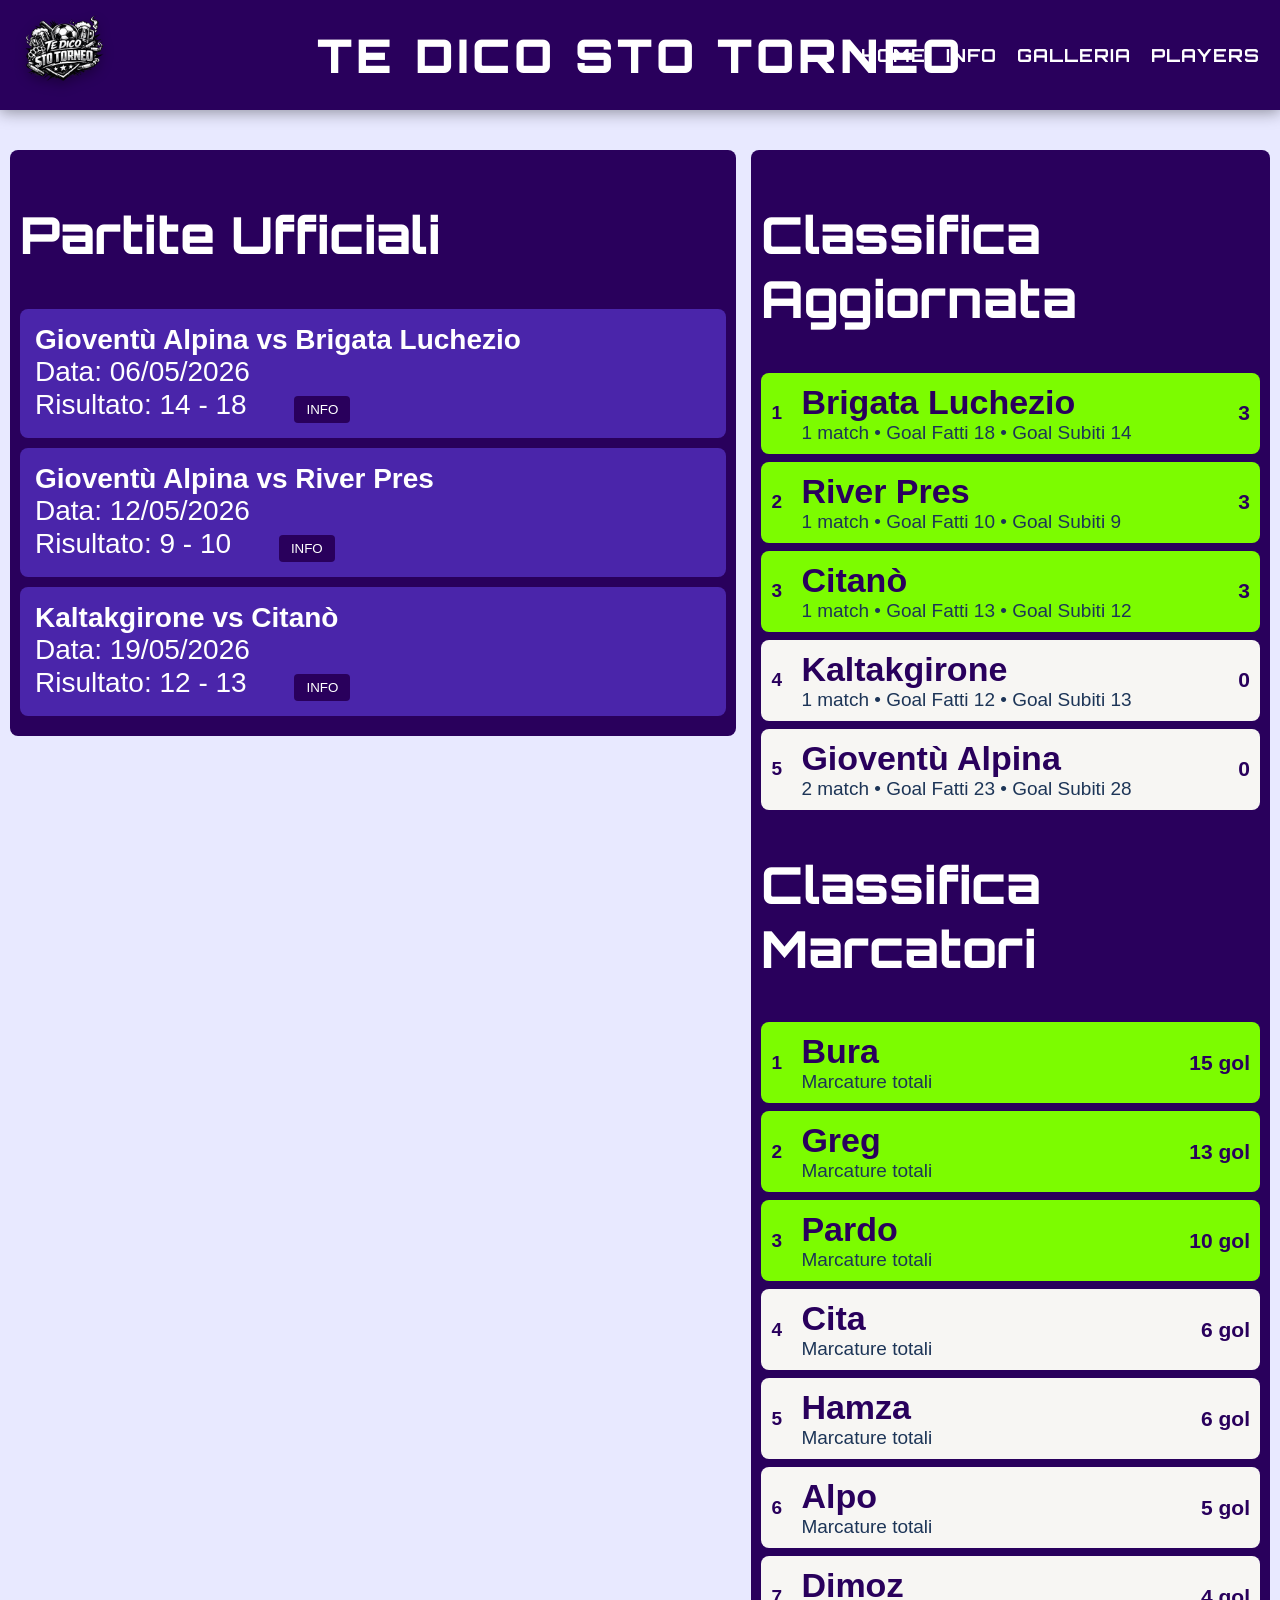
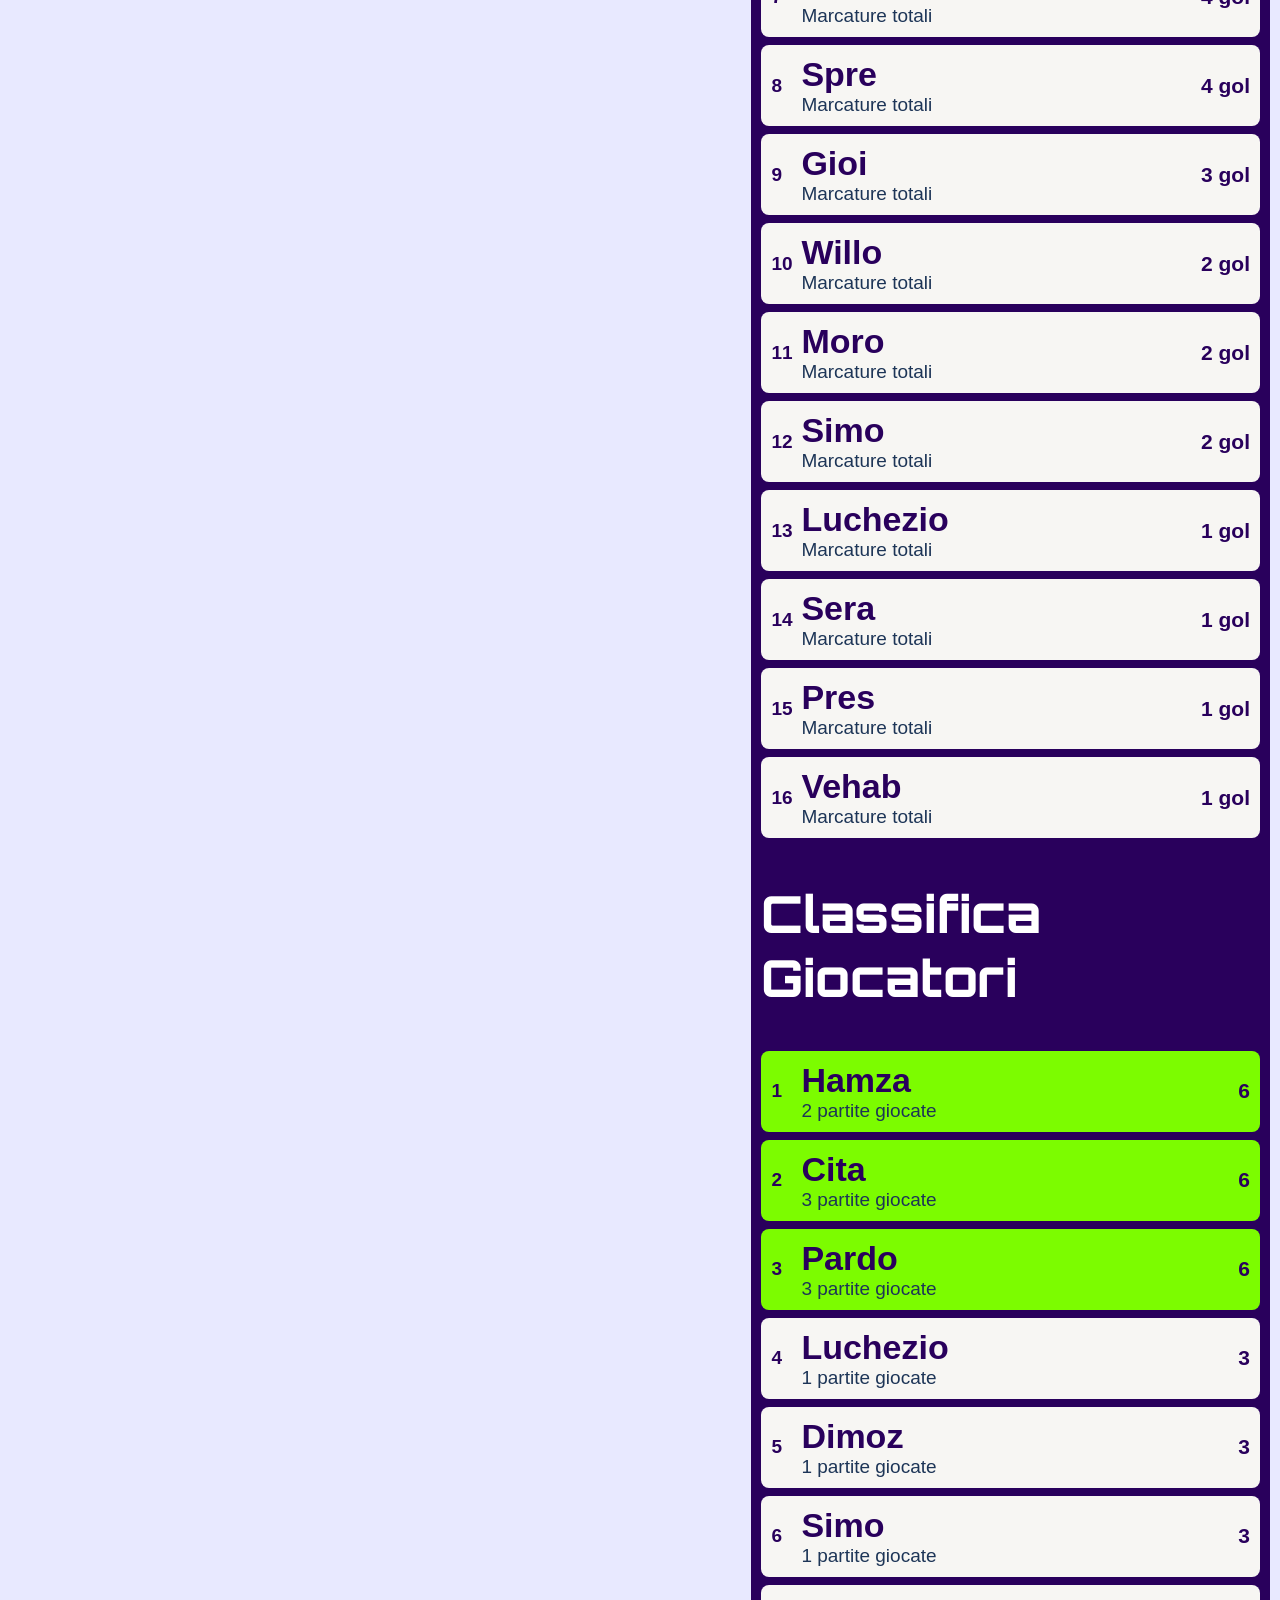
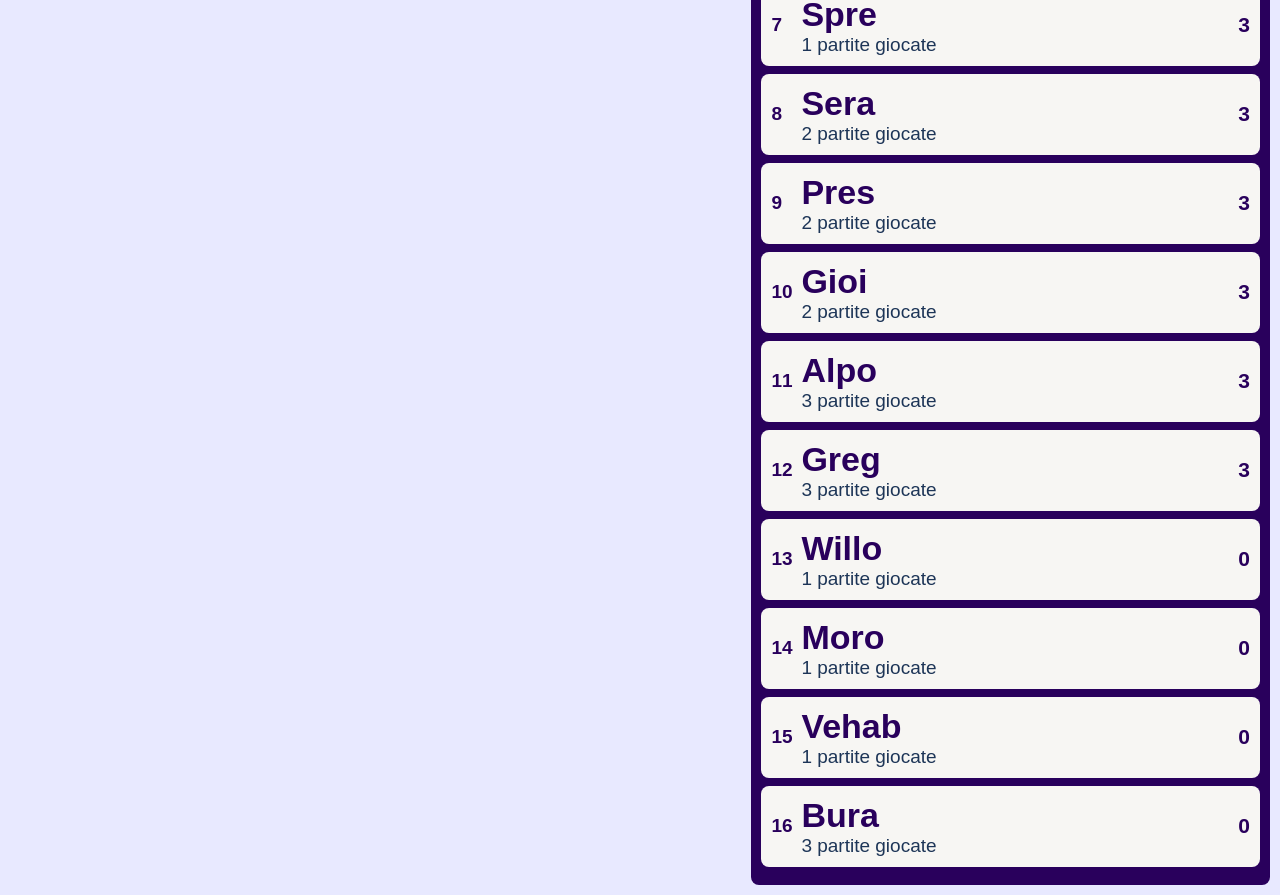
==== commit 334702c4: "Update index.html" ====
--- a/index.html
+++ b/index.html
@@ -42,10 +42,11 @@
     <div class="stats">
       <h2>Classifica Aggiornata</h2>
       <div id="ranking"></div>
+      <h2>Classifica Marcatori</h2>
+      <div id="scorers"></div>
       <h2>Classifica Giocatori</h2>
       <div id="players"></div> 
-      <h2>Classifica Marcatori</h2>
-      <div id="scorers"></div>
+      
     </div>
   </div>
   <script src="script.js"></script>
